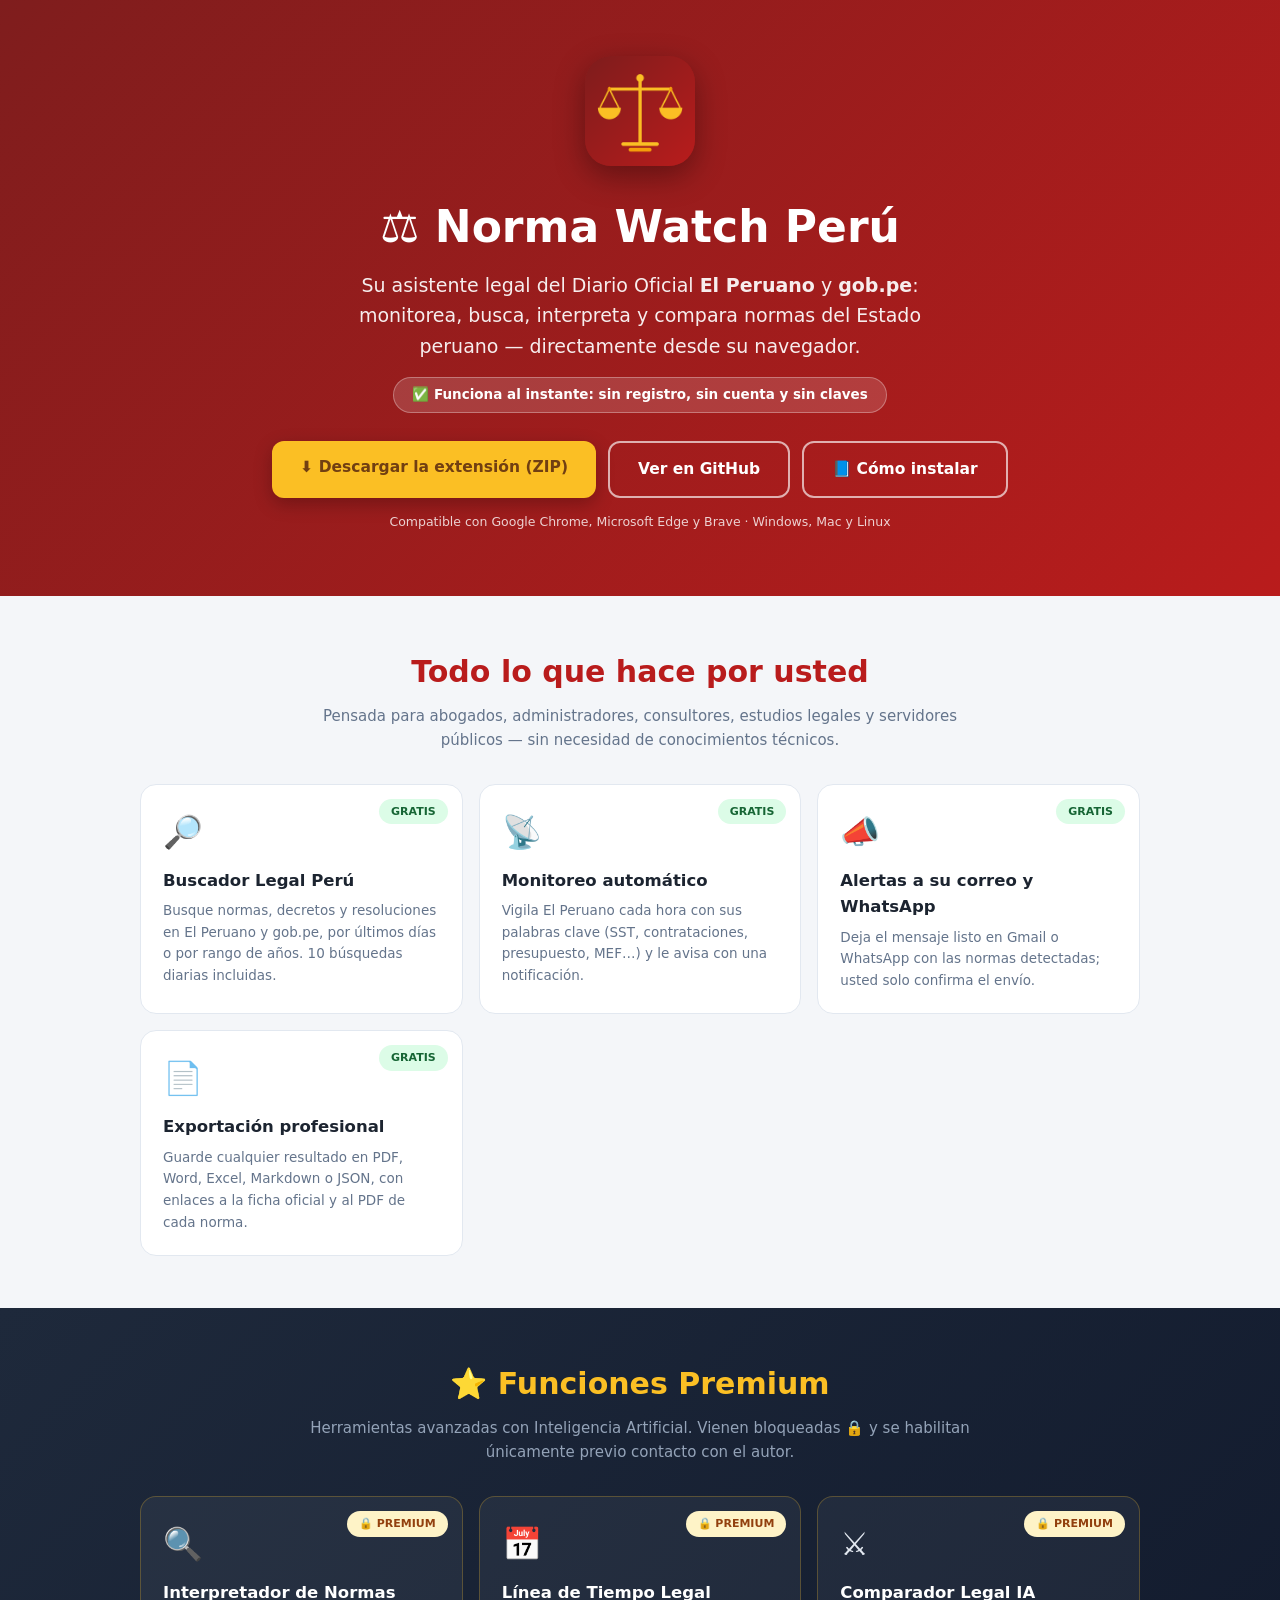
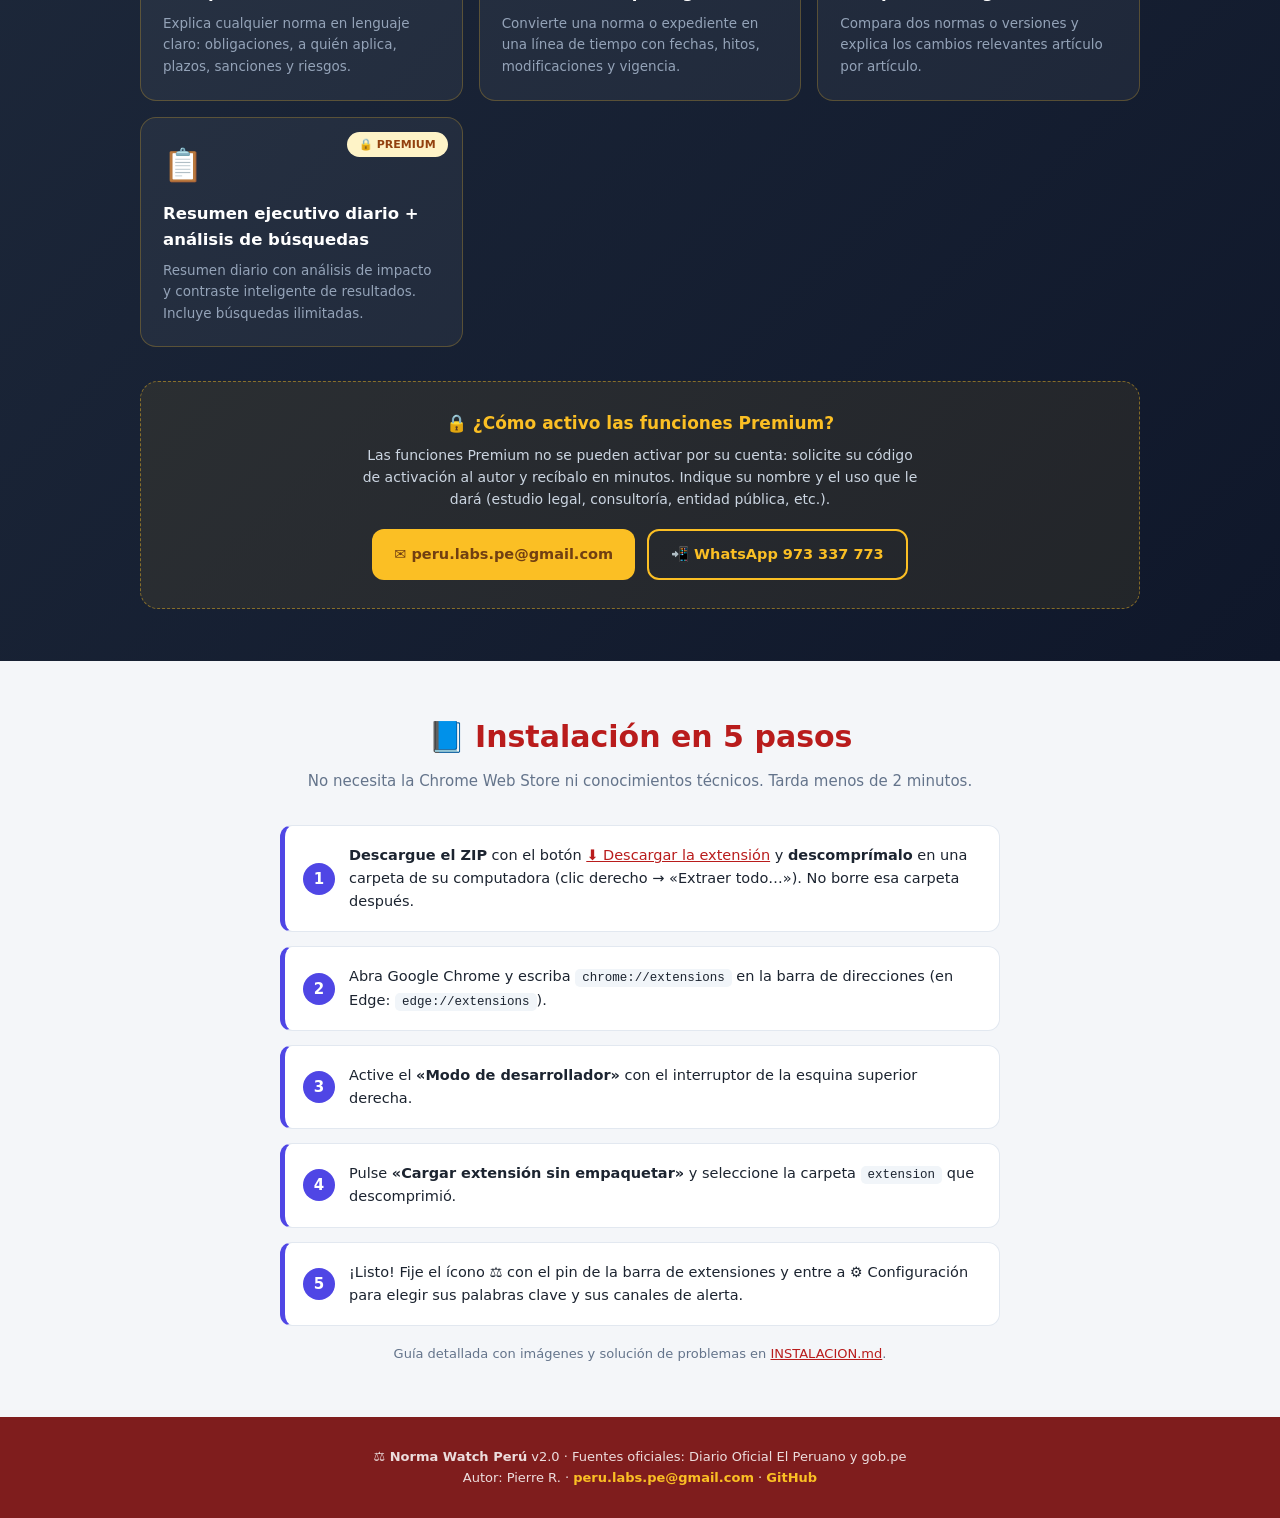
==== docs/index.html @ 5c6e2bc7 "Publicar Norma Watch Perú: extensión, página GitHub Pages, íconos e instalación - extension/: aplica" ====
<!DOCTYPE html>
<html lang="es">
<head>
  <meta charset="UTF-8" />
  <meta name="viewport" content="width=device-width, initial-scale=1" />
  <title>Norma Watch Perú — Su asistente legal del Diario Oficial</title>
  <meta name="description" content="Norma Watch Perú: monitorea El Peruano y gob.pe, busca normas y jurisprudencia, recibe alertas y exporta a PDF, Word, Excel y más. Gratis, sin registro y sin claves." />
  <link rel="icon" type="image/png" sizes="32x32" href="favicon.png" />
  <link rel="icon" type="image/png" sizes="192x192" href="favicon-192.png" />
  <link rel="apple-touch-icon" href="apple-touch-icon.png" />
  <meta property="og:title" content="Norma Watch Perú" />
  <meta property="og:description" content="Monitorea, busca y analiza normas del Estado peruano desde su navegador." />
  <meta property="og:image" content="logo.png" />
  <style>
    :root {
      --granate-1: #7f1d1d;
      --granate-2: #b91c1c;
      --dorado: #fbbf24;
      --dorado-osc: #b45309;
      --tinta: #1c2430;
      --gris: #64748b;
      --fondo: #f4f6f9;
      --borde: #e2e8f0;
      --indigo: #4f46e5;
    }
    * { box-sizing: border-box; margin: 0; padding: 0; }
    html { scroll-behavior: smooth; }
    body { font-family: "Segoe UI", system-ui, -apple-system, sans-serif; color: var(--tinta); background: var(--fondo); line-height: 1.6; }
    img { max-width: 100%; }
    a { color: var(--granate-2); }

    .contenedor { max-width: 1040px; margin: 0 auto; padding: 0 20px; }

    /* ---------- hero ---------- */
    .hero { background: linear-gradient(135deg, var(--granate-1), var(--granate-2)); color: #fff; padding: 56px 0 64px; text-align: center; }
    .hero img.logo { width: 110px; height: 110px; border-radius: 26px; box-shadow: 0 10px 30px rgba(0,0,0,.35); }
    .hero h1 { font-size: clamp(28px, 5vw, 44px); margin: 18px 0 8px; }
    .hero p.lema { font-size: clamp(15px, 2.5vw, 19px); opacity: .92; max-width: 640px; margin: 0 auto 10px; }
    .cinta { display: inline-block; background: rgba(255,255,255,.15); border: 1px solid rgba(255,255,255,.3); border-radius: 30px; padding: 6px 18px; font-size: 13.5px; font-weight: 600; margin-top: 6px; }
    .botones { display: flex; flex-wrap: wrap; gap: 12px; justify-content: center; margin-top: 28px; }
    .btn { display: inline-block; border-radius: 12px; padding: 14px 28px; font-size: 15.5px; font-weight: 700; text-decoration: none; transition: transform .15s, box-shadow .15s; }
    .btn:hover { transform: translateY(-2px); }
    .btn-dorado { background: var(--dorado); color: #713f12; box-shadow: 0 6px 18px rgba(0,0,0,.25); }
    .btn-borde { background: transparent; color: #fff; border: 2px solid rgba(255,255,255,.65); }
    .hero small { display: block; margin-top: 14px; font-size: 12.5px; opacity: .8; }

    /* ---------- secciones ---------- */
    section { padding: 52px 0; }
    section h2 { font-size: clamp(22px, 3.5vw, 30px); color: var(--granate-2); text-align: center; margin-bottom: 8px; }
    section p.intro { text-align: center; color: var(--gris); max-width: 680px; margin: 0 auto 32px; font-size: 15px; }

    .tarjetas { display: grid; grid-template-columns: repeat(auto-fit, minmax(250px, 1fr)); gap: 16px; }
    .tarjeta { background: #fff; border: 1px solid var(--borde); border-radius: 16px; padding: 22px; position: relative; }
    .tarjeta .ico { font-size: 32px; display: block; margin-bottom: 10px; }
    .tarjeta h3 { font-size: 16.5px; margin-bottom: 6px; }
    .tarjeta p { font-size: 13.5px; color: var(--gris); }
    .sello { position: absolute; top: 14px; right: 14px; font-size: 11px; font-weight: 800; border-radius: 20px; padding: 4px 12px; }
    .sello.gratis { background: #dcfce7; color: #166534; }
    .sello.premium { background: #fef3c7; color: #92400e; }

    /* ---------- premium ---------- */
    .zona-premium { background: linear-gradient(135deg, #1e293b, #0f172a); color: #e2e8f0; }
    .zona-premium h2 { color: var(--dorado); }
    .zona-premium p.intro { color: #94a3b8; }
    .zona-premium .tarjeta { background: rgba(255,255,255,.05); border: 1px solid rgba(251,191,36,.25); }
    .zona-premium .tarjeta h3 { color: #fff; }
    .zona-premium .tarjeta p { color: #94a3b8; }
    .candado-grande { text-align: center; margin-top: 34px; background: rgba(251,191,36,.08); border: 1px dashed rgba(251,191,36,.45); border-radius: 18px; padding: 28px 22px; }
    .candado-grande b { color: var(--dorado); font-size: 17px; display: block; margin-bottom: 6px; }
    .candado-grande p { font-size: 14px; color: #cbd5e1; max-width: 560px; margin: 0 auto 18px; }
    .contactos { display: flex; flex-wrap: wrap; gap: 12px; justify-content: center; }
    .contactos a { display: inline-flex; align-items: center; gap: 8px; background: var(--dorado); color: #713f12; border-radius: 12px; padding: 12px 22px; font-size: 14.5px; font-weight: 800; text-decoration: none; }
    .contactos a.sec { background: transparent; color: var(--dorado); border: 2px solid var(--dorado); }

    /* ---------- instalación ---------- */
    .pasos { max-width: 720px; margin: 0 auto; counter-reset: paso; }
    .paso { background: #fff; border: 1px solid var(--borde); border-left: 5px solid var(--indigo); border-radius: 12px; padding: 18px 20px 18px 64px; margin-bottom: 14px; position: relative; font-size: 14.5px; }
    .paso::before { counter-increment: paso; content: counter(paso); position: absolute; left: 18px; top: 50%; transform: translateY(-50%); width: 32px; height: 32px; border-radius: 50%; background: var(--indigo); color: #fff; font-weight: 800; display: flex; align-items: center; justify-content: center; font-size: 15px; }
    .paso code { background: #f1f5f9; border-radius: 5px; padding: 2px 7px; font-size: 12.5px; }
    .nota-instal { text-align: center; font-size: 13px; color: var(--gris); margin-top: 18px; }

    /* ---------- footer ---------- */
    footer { background: var(--granate-1); color: rgba(255,255,255,.85); text-align: center; padding: 30px 20px; font-size: 13px; }
    footer a { color: var(--dorado); text-decoration: none; font-weight: 700; }

    @media (max-width: 560px) {
      .hero { padding: 40px 0 48px; }
      .btn { width: 100%; text-align: center; }
      .contactos a { width: 100%; justify-content: center; }
      .paso { padding-left: 58px; }
    }
  </style>
</head>
<body>

  <!-- ================= HERO ================= -->
  <header class="hero">
    <div class="contenedor">
      <img class="logo" src="logo.png" alt="Logo de Norma Watch Perú: balanza dorada sobre fondo granate" />
      <h1>⚖️ Norma Watch Perú</h1>
      <p class="lema">Su asistente legal del Diario Oficial <b>El Peruano</b> y <b>gob.pe</b>: monitorea, busca, interpreta y compara normas del Estado peruano — directamente desde su navegador.</p>
      <span class="cinta">✅ Funciona al instante: sin registro, sin cuenta y sin claves</span>
      <div class="botones">
        <a class="btn btn-dorado" href="descargas/norma-watch-peru.zip" download>⬇️ Descargar la extensión (ZIP)</a>
        <a class="btn btn-borde" href="https://github.com/oprbguitar/Norma-watch" target="_blank" rel="noopener">Ver en GitHub</a>
        <a class="btn btn-borde" href="#instalacion">📘 Cómo instalar</a>
      </div>
      <small>Compatible con Google Chrome, Microsoft Edge y Brave · Windows, Mac y Linux</small>
    </div>
  </header>

  <!-- ================= FUNCIONES GRATIS ================= -->
  <section id="funciones">
    <div class="contenedor">
      <h2>Todo lo que hace por usted</h2>
      <p class="intro">Pensada para abogados, administradores, consultores, estudios legales y servidores públicos — sin necesidad de conocimientos técnicos.</p>
      <div class="tarjetas">
        <div class="tarjeta">
          <span class="sello gratis">GRATIS</span>
          <span class="ico">🔎</span>
          <h3>Buscador Legal Perú</h3>
          <p>Busque normas, decretos y resoluciones en El Peruano y gob.pe, por últimos días o por rango de años. 10 búsquedas diarias incluidas.</p>
        </div>
        <div class="tarjeta">
          <span class="sello gratis">GRATIS</span>
          <span class="ico">📡</span>
          <h3>Monitoreo automático</h3>
          <p>Vigila El Peruano cada hora con sus palabras clave (SST, contrataciones, presupuesto, MEF…) y le avisa con una notificación.</p>
        </div>
        <div class="tarjeta">
          <span class="sello gratis">GRATIS</span>
          <span class="ico">📣</span>
          <h3>Alertas a su correo y WhatsApp</h3>
          <p>Deja el mensaje listo en Gmail o WhatsApp con las normas detectadas; usted solo confirma el envío.</p>
        </div>
        <div class="tarjeta">
          <span class="sello gratis">GRATIS</span>
          <span class="ico">📄</span>
          <h3>Exportación profesional</h3>
          <p>Guarde cualquier resultado en PDF, Word, Excel, Markdown o JSON, con enlaces a la ficha oficial y al PDF de cada norma.</p>
        </div>
      </div>
    </div>
  </section>

  <!-- ================= PREMIUM (BLOQUEADO) ================= -->
  <section class="zona-premium" id="premium">
    <div class="contenedor">
      <h2>⭐ Funciones Premium</h2>
      <p class="intro">Herramientas avanzadas con Inteligencia Artificial. Vienen bloqueadas 🔒 y se habilitan únicamente previo contacto con el autor.</p>
      <div class="tarjetas">
        <div class="tarjeta">
          <span class="sello premium">🔒 PREMIUM</span>
          <span class="ico">🔍</span>
          <h3>Interpretador de Normas</h3>
          <p>Explica cualquier norma en lenguaje claro: obligaciones, a quién aplica, plazos, sanciones y riesgos.</p>
        </div>
        <div class="tarjeta">
          <span class="sello premium">🔒 PREMIUM</span>
          <span class="ico">📅</span>
          <h3>Línea de Tiempo Legal</h3>
          <p>Convierte una norma o expediente en una línea de tiempo con fechas, hitos, modificaciones y vigencia.</p>
        </div>
        <div class="tarjeta">
          <span class="sello premium">🔒 PREMIUM</span>
          <span class="ico">⚔️</span>
          <h3>Comparador Legal IA</h3>
          <p>Compara dos normas o versiones y explica los cambios relevantes artículo por artículo.</p>
        </div>
        <div class="tarjeta">
          <span class="sello premium">🔒 PREMIUM</span>
          <span class="ico">📋</span>
          <h3>Resumen ejecutivo diario + análisis de búsquedas</h3>
          <p>Resumen diario con análisis de impacto y contraste inteligente de resultados. Incluye búsquedas ilimitadas.</p>
        </div>
      </div>
      <div class="candado-grande">
        <b>🔒 ¿Cómo activo las funciones Premium?</b>
        <p>Las funciones Premium no se pueden activar por su cuenta: solicite su código de activación al autor y recíbalo en minutos. Indique su nombre y el uso que le dará (estudio legal, consultoría, entidad pública, etc.).</p>
        <div class="contactos">
          <a href="mailto:peru.labs.pe@gmail.com?subject=Solicito%20activaci%C3%B3n%20Premium%20de%20Norma%20Watch%20Per%C3%BA">✉️ peru.labs.pe@gmail.com</a>
          <a class="sec" href="https://wa.me/51973337773?text=Hola%2C%20quiero%20activar%20Premium%20en%20Norma%20Watch%20Per%C3%BA" target="_blank" rel="noopener">📲 WhatsApp 973 337 773</a>
        </div>
      </div>
    </div>
  </section>

  <!-- ================= INSTALACIÓN ================= -->
  <section id="instalacion">
    <div class="contenedor">
      <h2>📘 Instalación en 5 pasos</h2>
      <p class="intro">No necesita la Chrome Web Store ni conocimientos técnicos. Tarda menos de 2 minutos.</p>
      <div class="pasos">
        <div class="paso"><b>Descargue el ZIP</b> con el botón <a href="descargas/norma-watch-peru.zip" download>⬇️ Descargar la extensión</a> y <b>descomprímalo</b> en una carpeta de su computadora (clic derecho → «Extraer todo…»). No borre esa carpeta después.</div>
        <div class="paso">Abra Google Chrome y escriba <code>chrome://extensions</code> en la barra de direcciones (en Edge: <code>edge://extensions</code>).</div>
        <div class="paso">Active el <b>«Modo de desarrollador»</b> con el interruptor de la esquina superior derecha.</div>
        <div class="paso">Pulse <b>«Cargar extensión sin empaquetar»</b> y seleccione la carpeta <code>extension</code> que descomprimió.</div>
        <div class="paso">¡Listo! Fije el ícono ⚖️ con el pin de la barra de extensiones y entre a ⚙️ Configuración para elegir sus palabras clave y sus canales de alerta.</div>
      </div>
      <p class="nota-instal">Guía detallada con imágenes y solución de problemas en <a href="https://github.com/oprbguitar/Norma-watch/blob/main/INSTALACION.md" target="_blank" rel="noopener">INSTALACION.md</a>.</p>
    </div>
  </section>

  <!-- ================= FOOTER ================= -->
  <footer>
    <p><b>⚖️ Norma Watch Perú</b> v2.0 · Fuentes oficiales: Diario Oficial El Peruano y gob.pe</p>
    <p>Autor: Pierre R. · <a href="mailto:peru.labs.pe@gmail.com">peru.labs.pe@gmail.com</a> · <a href="https://github.com/oprbguitar/Norma-watch" target="_blank" rel="noopener">GitHub</a></p>
  </footer>

</body>
</html>
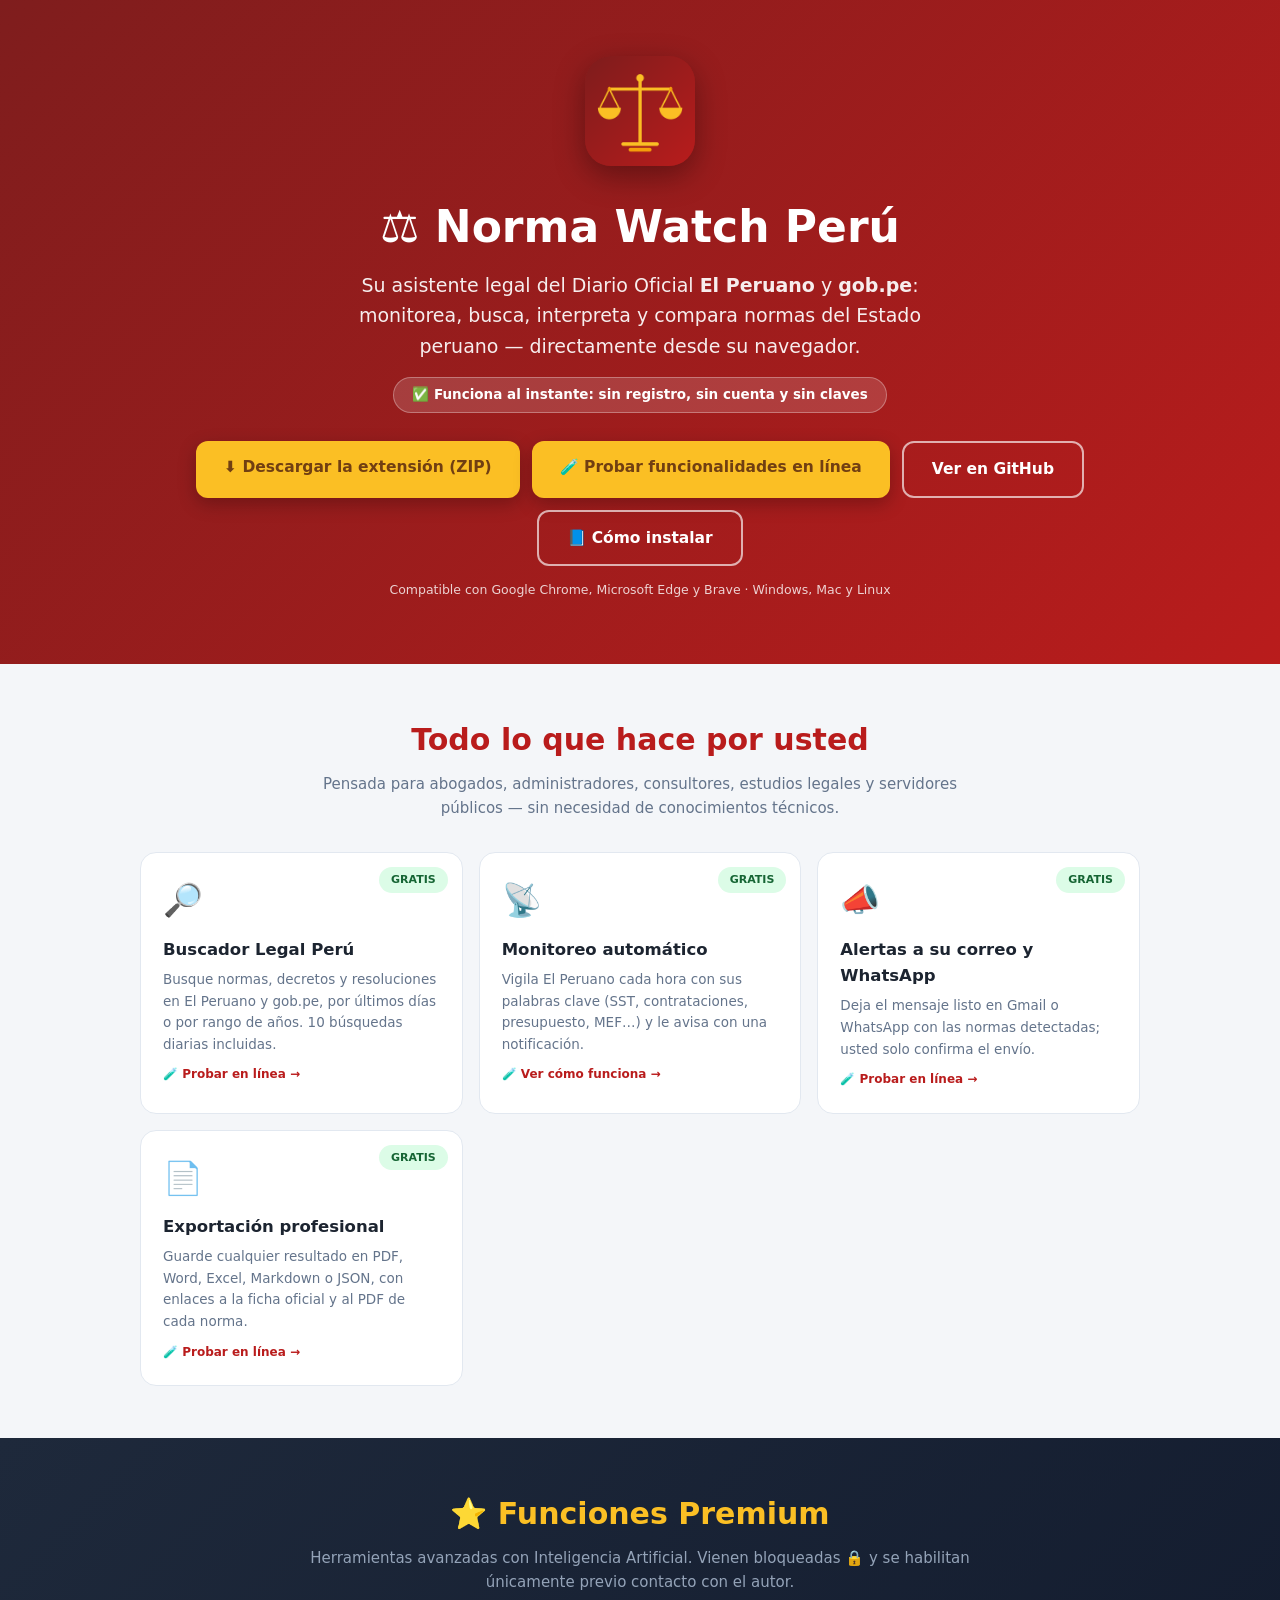
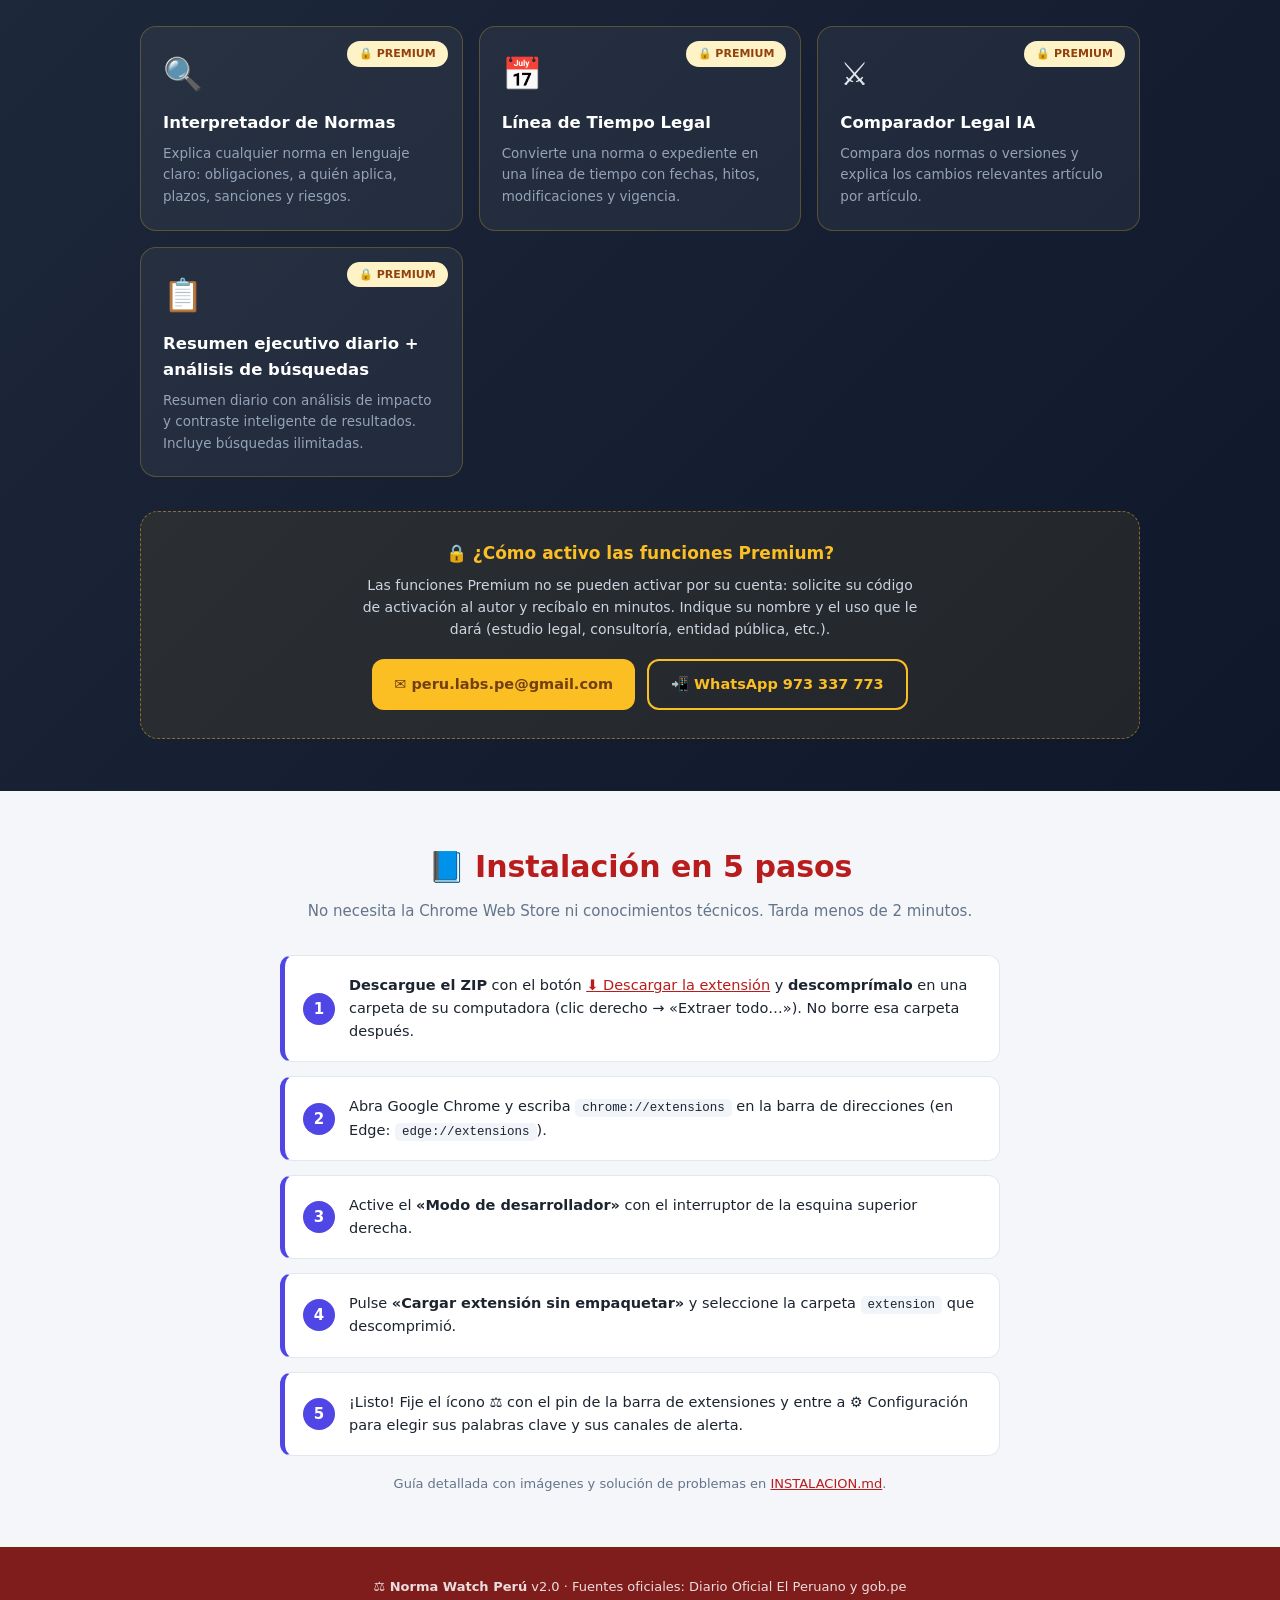
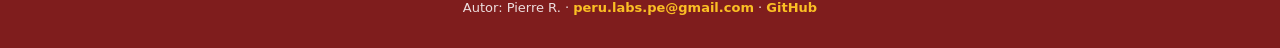
==== commit b0466473: "Agregar página «Probar funcionalidades» con buscador legal en vivo - docs/probar.html: demo interact" ====
--- a/docs/index.html
+++ b/docs/index.html
@@ -50,7 +50,9 @@
     section p.intro { text-align: center; color: var(--gris); max-width: 680px; margin: 0 auto 32px; font-size: 15px; }
 
     .tarjetas { display: grid; grid-template-columns: repeat(auto-fit, minmax(250px, 1fr)); gap: 16px; }
-    .tarjeta { background: #fff; border: 1px solid var(--borde); border-radius: 16px; padding: 22px; position: relative; }
+    .tarjeta { background: #fff; border: 1px solid var(--borde); border-radius: 16px; padding: 22px; position: relative; display: block; color: inherit; text-decoration: none; }
+    a.tarjeta:hover { border-color: var(--granate-2); box-shadow: 0 4px 16px rgba(185,28,28,.12); }
+    .probar-chip { display: inline-block; margin-top: 10px; font-size: 12px; font-weight: 800; color: var(--granate-2); }
     .tarjeta .ico { font-size: 32px; display: block; margin-bottom: 10px; }
     .tarjeta h3 { font-size: 16.5px; margin-bottom: 6px; }
     .tarjeta p { font-size: 13.5px; color: var(--gris); }
@@ -102,6 +104,7 @@
       <span class="cinta">✅ Funciona al instante: sin registro, sin cuenta y sin claves</span>
       <div class="botones">
         <a class="btn btn-dorado" href="descargas/norma-watch-peru.zip" download>⬇️ Descargar la extensión (ZIP)</a>
+        <a class="btn btn-dorado" href="probar.html">🧪 Probar funcionalidades en línea</a>
         <a class="btn btn-borde" href="https://github.com/oprbguitar/Norma-watch" target="_blank" rel="noopener">Ver en GitHub</a>
         <a class="btn btn-borde" href="#instalacion">📘 Cómo instalar</a>
       </div>
@@ -115,30 +118,34 @@
       <h2>Todo lo que hace por usted</h2>
       <p class="intro">Pensada para abogados, administradores, consultores, estudios legales y servidores públicos — sin necesidad de conocimientos técnicos.</p>
       <div class="tarjetas">
-        <div class="tarjeta">
+        <a class="tarjeta" href="probar.html#buscador">
           <span class="sello gratis">GRATIS</span>
           <span class="ico">🔎</span>
           <h3>Buscador Legal Perú</h3>
           <p>Busque normas, decretos y resoluciones en El Peruano y gob.pe, por últimos días o por rango de años. 10 búsquedas diarias incluidas.</p>
-        </div>
-        <div class="tarjeta">
+          <span class="probar-chip">🧪 Probar en línea →</span>
+        </a>
+        <a class="tarjeta" href="probar.html#monitoreo">
           <span class="sello gratis">GRATIS</span>
           <span class="ico">📡</span>
           <h3>Monitoreo automático</h3>
           <p>Vigila El Peruano cada hora con sus palabras clave (SST, contrataciones, presupuesto, MEF…) y le avisa con una notificación.</p>
-        </div>
-        <div class="tarjeta">
+          <span class="probar-chip">🧪 Ver cómo funciona →</span>
+        </a>
+        <a class="tarjeta" href="probar.html#alertas">
           <span class="sello gratis">GRATIS</span>
           <span class="ico">📣</span>
           <h3>Alertas a su correo y WhatsApp</h3>
           <p>Deja el mensaje listo en Gmail o WhatsApp con las normas detectadas; usted solo confirma el envío.</p>
-        </div>
-        <div class="tarjeta">
+          <span class="probar-chip">🧪 Probar en línea →</span>
+        </a>
+        <a class="tarjeta" href="probar.html#exportar">
           <span class="sello gratis">GRATIS</span>
           <span class="ico">📄</span>
           <h3>Exportación profesional</h3>
           <p>Guarde cualquier resultado en PDF, Word, Excel, Markdown o JSON, con enlaces a la ficha oficial y al PDF de cada norma.</p>
-        </div>
+          <span class="probar-chip">🧪 Probar en línea →</span>
+        </a>
       </div>
     </div>
   </section>
